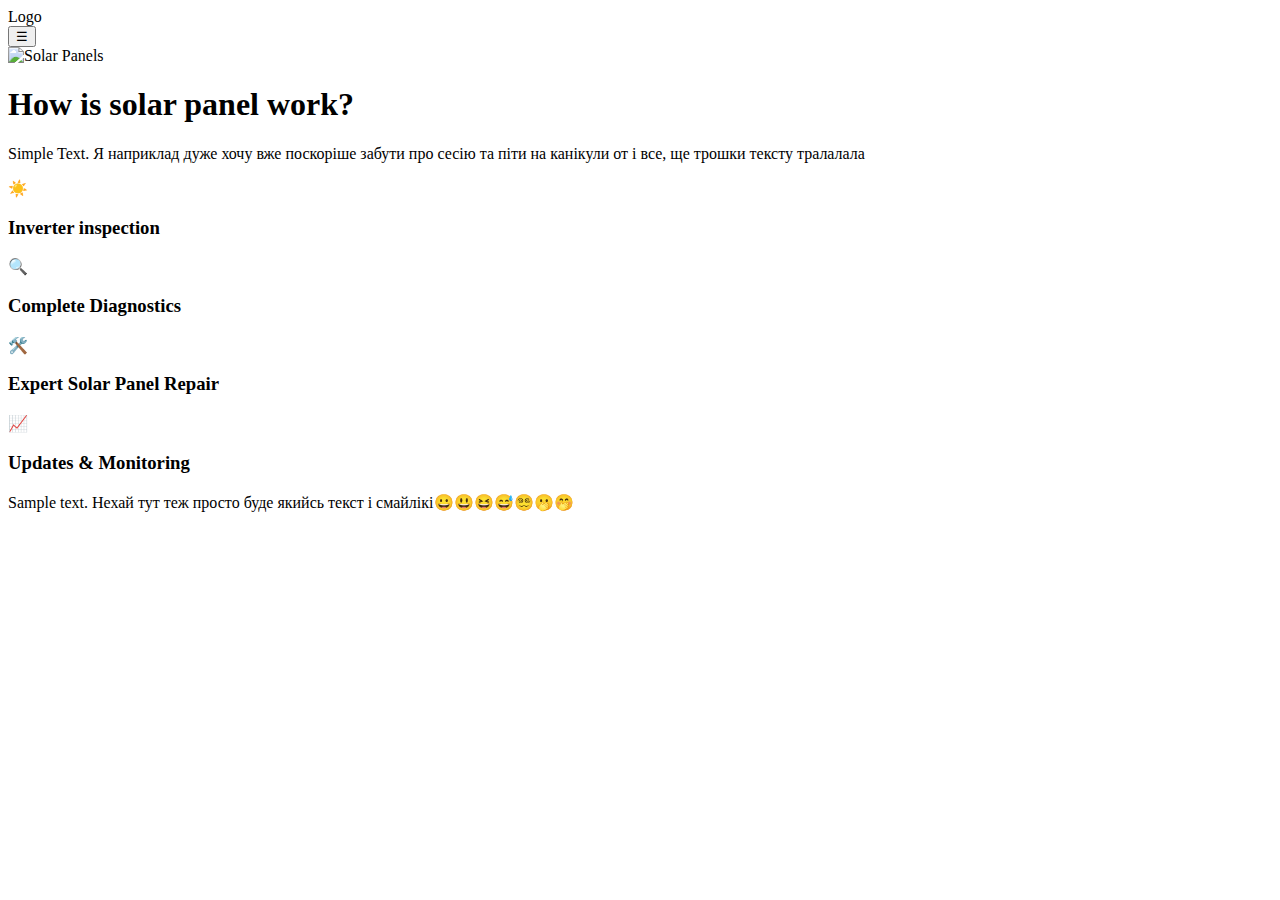
==== Web4Mobile.html @ f69fb5b5 "Add files via upload" ====
<!DOCTYPE html>
<html lang="en">
<head>
    <meta charset="UTF-8">
    <meta name="viewport" content="width=device-width, initial-scale=1.0">
    <title>Solar Panel Page</title>
    <link rel="stylesheet" href="Web4_desktop.css">
</head>
<body>
    <header class="header">
        <div class="logo">Logo</div>
        <nav class="menu">
            <button class="menu-icon">&#9776;</button>
        </nav>
    </header>
    <main>
        <div class="hero">
            <img src="solar_panels.jpg" alt="Solar Panels" class="hero-image">
        </div>
        <section class="info">
            <h1>How is solar panel work?</h1>
            <p>Simple Text. Я наприклад дуже хочу вже поскоріше забути про сесію та піти на канікули от і все, ще трошки тексту тралалала</p>
        </section>
        <section class="features">
            <div class="feature">
                <div class="icon">☀️</div>
                <h3>Inverter inspection</h3>
            </div>
            <div class="feature">
                <div class="icon">🔍</div>
                <h3>Complete Diagnostics</h3>
            </div>
            <div class="feature">
                <div class="icon">🛠️</div>
                <h3>Expert Solar Panel Repair</h3>
            </div>
            <div class="feature">
                <div class="icon">📈</div>
                <h3>Updates & Monitoring</h3>
            </div>
        </section>
    </main>
    <footer class="footer">
        <p>Sample text. Нехай тут теж просто буде якийсь текст і смайлікі😀😃😆😅😵‍💫🫢🤭</p>
    </footer>
</body>
</html>
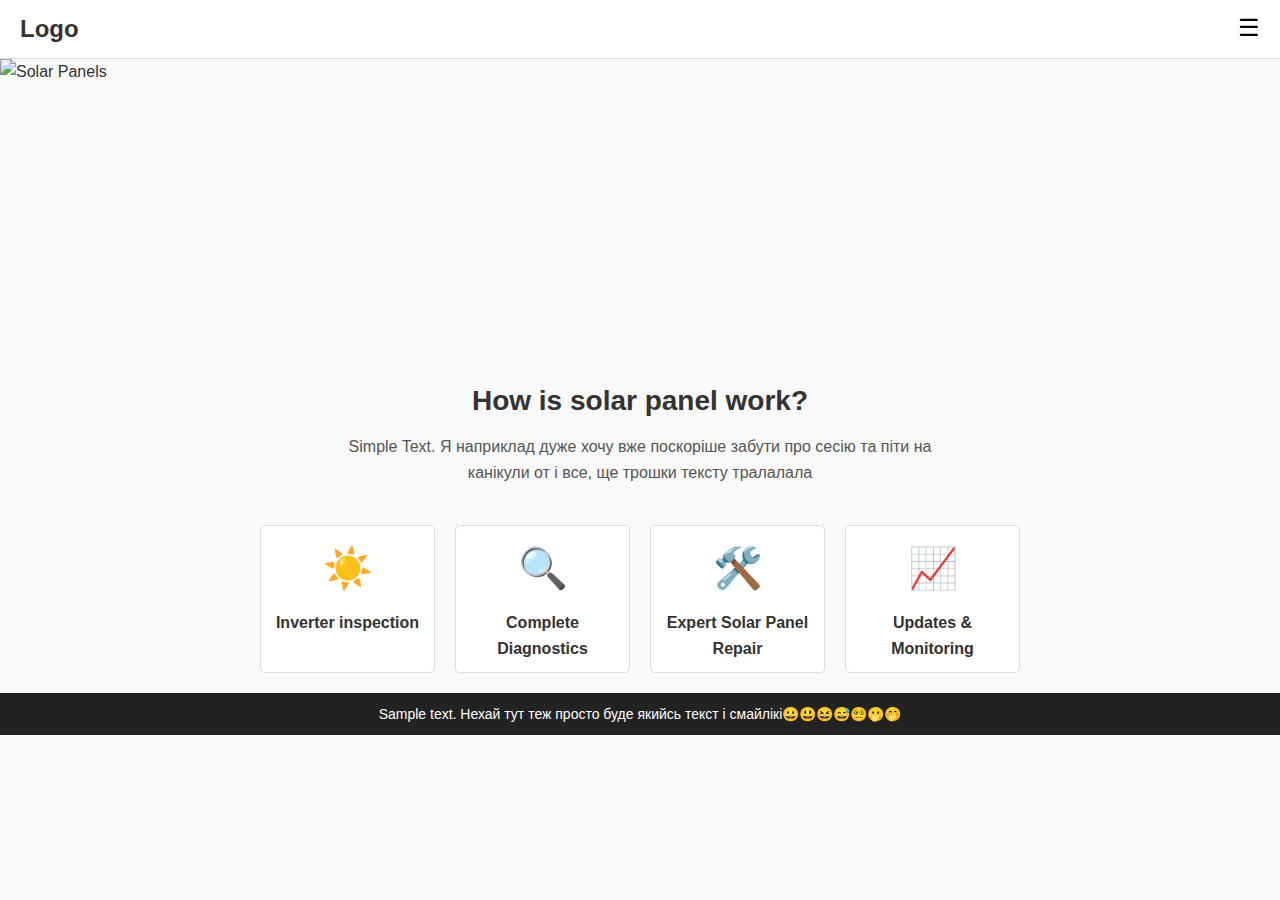
==== commit eff725d8: "Update Web4Mobile.html" ====
--- a/Web4Mobile.html
+++ b/Web4Mobile.html
@@ -4,7 +4,7 @@
     <meta charset="UTF-8">
     <meta name="viewport" content="width=device-width, initial-scale=1.0">
     <title>Solar Panel Page</title>
-    <link rel="stylesheet" href="Web4_desktop.css">
+    <link rel="stylesheet" href="Web4Mobile.css">
 </head>
 <body>
     <header class="header">
--- a/Web4Mobile.css
+++ b/Web4Mobile.css
@@ -0,0 +1,102 @@
+* {
+    margin: 0;
+    padding: 0;
+    box-sizing: border-box;
+}
+
+body {
+    font-family: Arial, sans-serif;
+    line-height: 1.6;
+    color: #333;
+    background-color: #f9f9f9;
+}
+
+.header {
+    display: flex;
+    justify-content: space-between;
+    align-items: center;
+    padding: 10px 20px;
+    background: #fff;
+    border-bottom: 1px solid #ddd;
+}
+
+.logo {
+    font-size: 24px;
+    font-weight: bold;
+    color: #333;
+}
+
+.menu-icon {
+    font-size: 24px;
+    background: none;
+    border: none;
+    cursor: pointer;
+}
+
+.hero {
+    position: relative;
+    width: 100%;
+    height: 300px;
+    overflow: hidden;
+}
+
+.hero-image {
+    width: 100%;
+    height: 100%;
+    object-fit: cover;
+    display: block;
+}
+
+.info {
+    text-align: center;
+    padding: 20px 10px;
+}
+
+.info h1 {
+    font-size: 28px;
+    margin-bottom: 10px;
+    color: #333;
+}
+
+.info p {
+    font-size: 16px;
+    color: #555;
+    max-width: 600px;
+    margin: 0 auto;
+}
+
+.features {
+    display: grid;
+    grid-template-columns: repeat(auto-fit, minmax(150px, 1fr));
+    gap: 20px;
+    padding: 20px;
+    max-width: 800px;
+    margin: 0 auto;
+    text-align: center;
+}
+
+.feature {
+    padding: 10px;
+    background: #fff;
+    border: 1px solid #ddd;
+    border-radius: 5px;
+}
+
+.feature .icon {
+    font-size: 40px;
+    margin-bottom: 10px;
+    color: #FF7F50;
+}
+
+.feature h3 {
+    font-size: 16px;
+    color: #333;
+}
+
+.footer {
+    background: #222;
+    color: #fff;
+    text-align: center;
+    padding: 10px;
+    font-size: 14px;
+}
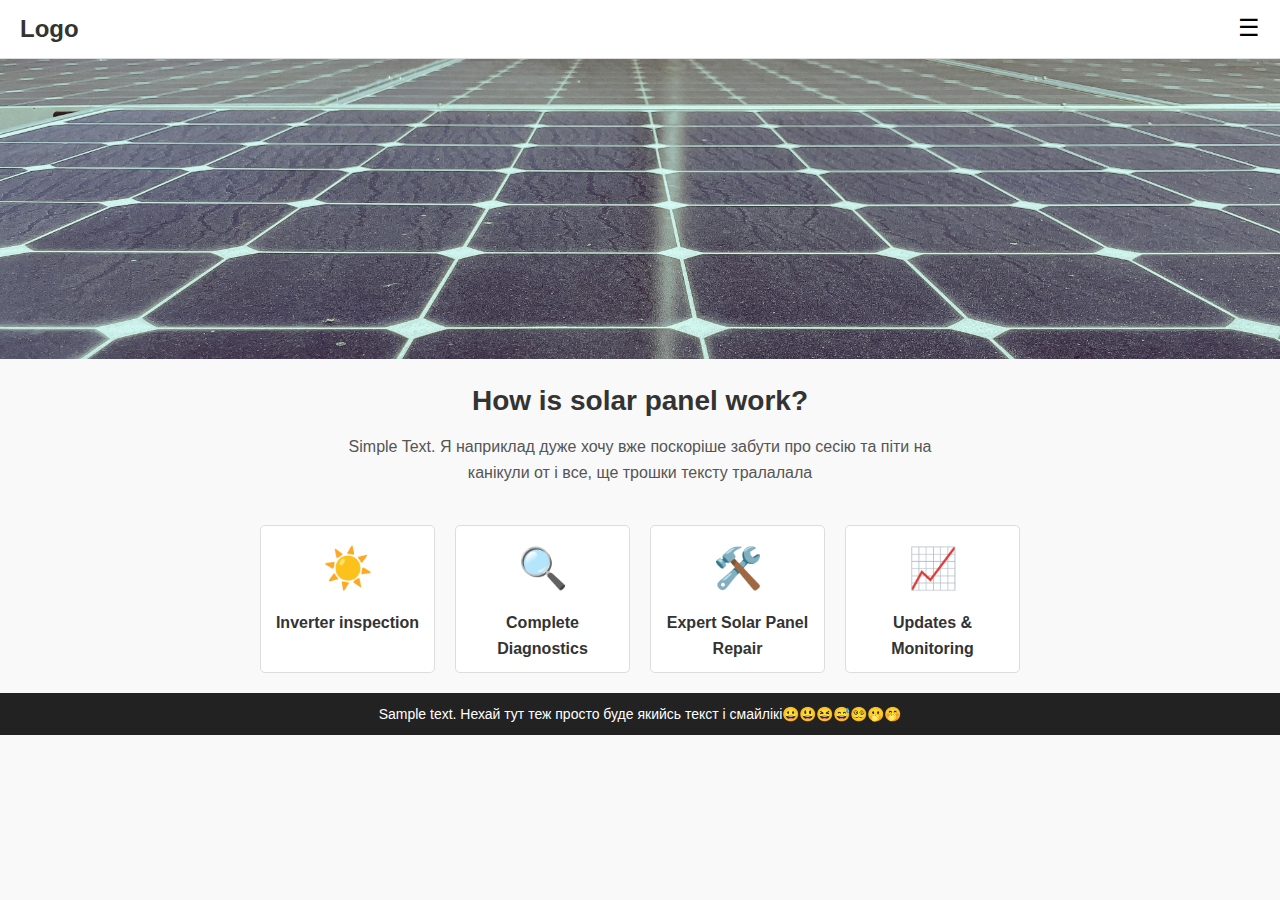
==== commit 2ac8a3d6: "Update Web4Mobile.html" ====
--- a/Web4Mobile.html
+++ b/Web4Mobile.html
@@ -15,7 +15,7 @@
     </header>
     <main>
         <div class="hero">
-            <img src="solar_panels.jpg" alt="Solar Panels" class="hero-image">
+            <img src="solarPanels.jpg" alt="Solar Panels" class="hero-image">
         </div>
         <section class="info">
             <h1>How is solar panel work?</h1>
